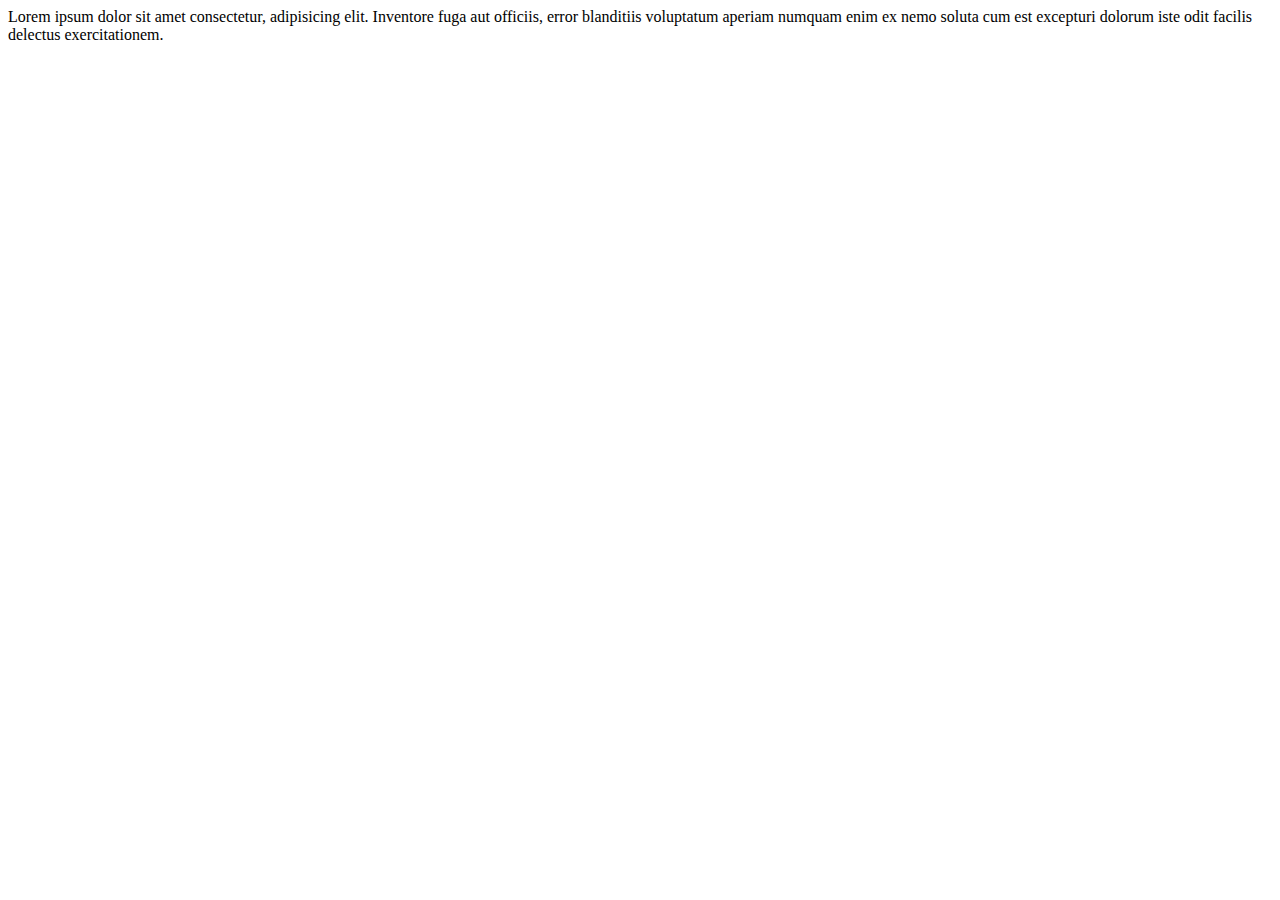
==== ass-5/index.html @ 0c9ebc10 "initial commit" ====
<!DOCTYPE html>
<html lang="en">
<head>
    <meta charset="UTF-8">
    <meta name="viewport" content="width=device-width, initial-scale=1.0">
    <title>Assignment 5</title>
</head>
<body>
    Lorem ipsum dolor sit amet consectetur, adipisicing elit. Inventore fuga aut officiis, error blanditiis voluptatum aperiam numquam enim ex nemo soluta cum est excepturi dolorum iste odit facilis delectus exercitationem.
</html>
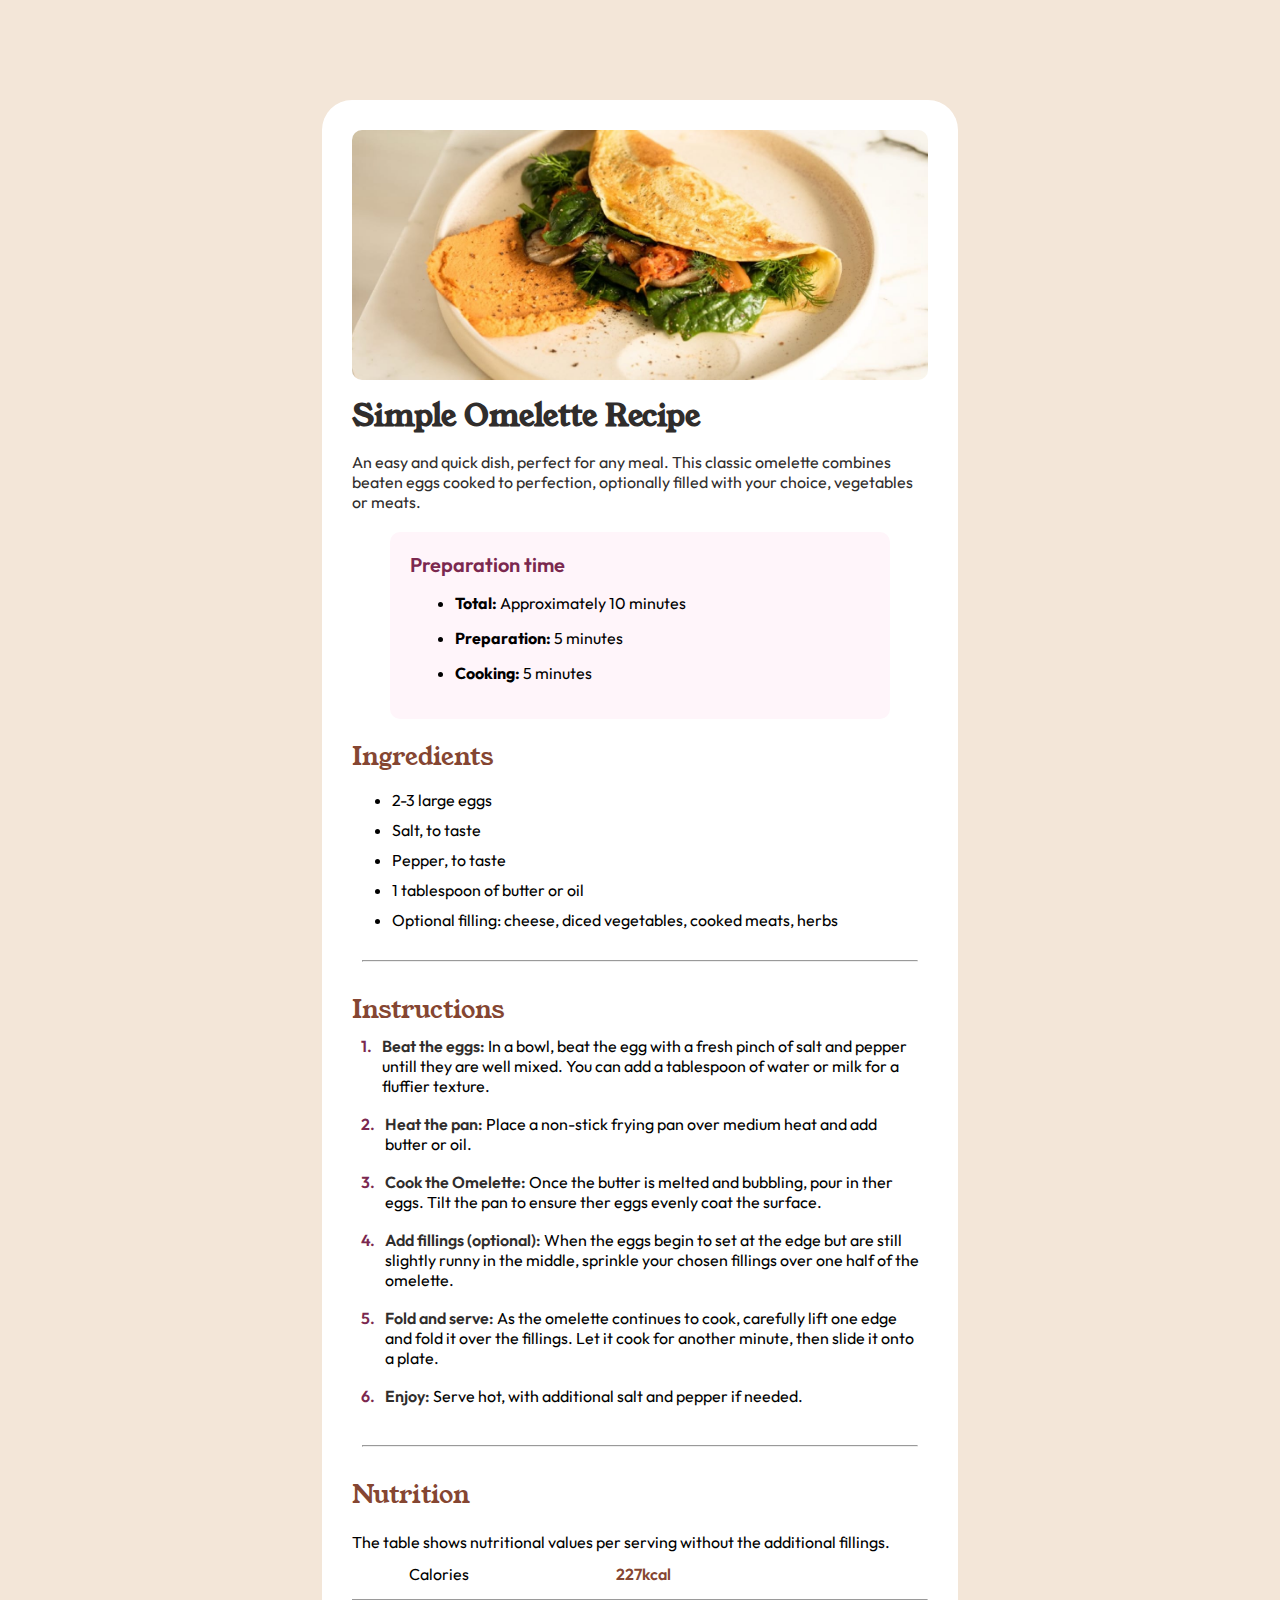
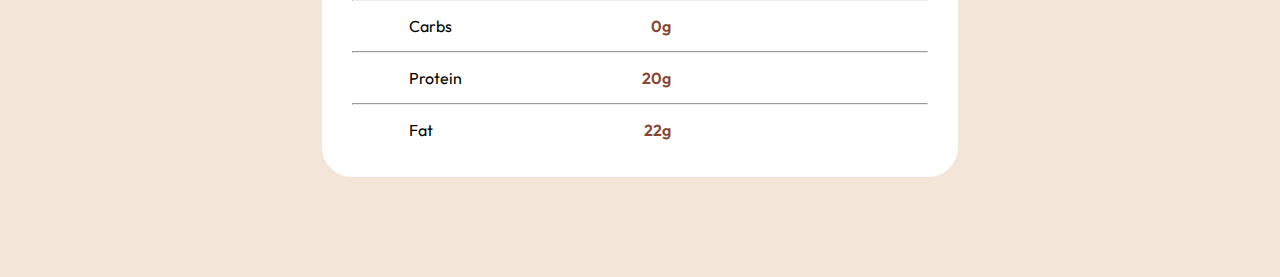
==== commit 3458e802: "completed" ====
--- a/ass-5/index.html
+++ b/ass-5/index.html
@@ -4,7 +4,116 @@
     <meta charset="UTF-8">
     <meta name="viewport" content="width=device-width, initial-scale=1.0">
     <title>Assignment 5</title>
+    <link rel="stylesheet" href="./style.css">
+    <link rel="shortcut icon" href="./assets/images/favicon-32x32.png" type="image/x-icon">
 </head>
 <body>
-    Lorem ipsum dolor sit amet consectetur, adipisicing elit. Inventore fuga aut officiis, error blanditiis voluptatum aperiam numquam enim ex nemo soluta cum est excepturi dolorum iste odit facilis delectus exercitationem.
+   <div class="main-wrapper">
+        <div class="main">
+            <div class="image-section">
+                <img src="./assets/images/image-omelette.jpeg" alt="omelette-image">
+            </div>
+
+            <!-- title section -->
+            <div class="title young-serif-bold">
+                Simple Omelette Recipe
+            </div>
+
+            <div class="desc outfit-400">
+                An easy and quick dish, perfect for any meal. This classic omelette combines beaten eggs cooked to perfection, optionally filled with your choice, vegetables or meats.
+            </div>
+
+            <div class="prep-time">
+                <div class="prep-title outfit-600">Preparation time</div>
+                <ul class="outfit-400">
+                    <li><span style="font-weight: bold;">Total:</span> Approximately 10 minutes</li>
+                    <li><span style="font-weight: bold;">Preparation:</span> 5 minutes</li>
+                    <li><span style="font-weight: bold;">Cooking:</span> 5 minutes</li>
+                </ul>
+            </div>
+
+            <div class="ingredients">
+                <div class="ingre-title young-serif-regular">Ingredients</div>
+
+                <ul class="outfit-400">
+                    <li>2-3 large eggs</li>
+                    <li>Salt, to taste</li>
+                    <li>Pepper, to taste</li>
+                    <li>1 tablespoon of butter or oil</li>
+                    <li>Optional filling: cheese, diced vegetables, cooked meats, herbs</li>
+                </ul>
+            </div>
+
+            <hr class="mainhr">
+
+            <div class="instructions">
+                <div class="instruct-title young-serif-regular">Instructions</div>
+
+                <div class="instruct-content outfit-400">
+                    <div class="num outfit-600">1.</div>
+                    <div class="main-instruct"><span class="main-sub outfit-600">Beat the eggs:</span> In a bowl, beat the egg with a fresh pinch of salt and pepper untill they are well mixed. You can add a tablespoon of water or milk for a fluffier texture.
+                    </div>
+                </div>
+
+                <div class="instruct-content outfit-400">
+                    <div class="num outfit-600">2.</div>
+                    <div class="main-instruct"><span class="main-sub outfit-600">Heat the pan:</span> Place a non-stick frying pan over medium heat and add butter or oil.
+                    </div>
+                </div>
+
+                <div class="instruct-content outfit-400">
+                    <div class="num outfit-600">3.</div>
+                    <div class="main-instruct"><span class="main-sub outfit-600">Cook the Omelette:</span> Once the butter is melted and bubbling, pour in ther eggs. Tilt the pan to ensure ther eggs evenly coat the surface.
+                    </div>
+                </div>
+
+                <div class="instruct-content outfit-400">
+                    <div class="num outfit-600">4.</div>
+                    <div class="main-instruct"><span class="main-sub outfit-600">Add fillings (optional):</span> When the eggs begin to set at the edge but are still slightly runny in the middle, sprinkle your chosen fillings over one half of the omelette.
+                    </div>
+                </div>
+
+                <div class="instruct-content outfit-400">
+                    <div class="num outfit-600">5.</div>
+                    <div class="main-instruct"><span class="main-sub outfit-600">Fold and serve:</span> As the omelette continues to cook, carefully lift one edge and fold it over the fillings. Let it cook for another minute, then slide it onto a plate.
+                    </div>
+                </div>
+
+                <div class="instruct-content outfit-400">
+                    <div class="num outfit-600">6.</div>
+                    <div class="main-instruct"><span class="main-sub outfit-600">Enjoy:</span> Serve hot, with additional salt and pepper if needed.
+                    </div>
+                </div>
+            
+            </div>
+
+            <hr class="mainhr">
+
+            <div class="nutrition">
+                <div class="nutri-title young-serif-regular">Nutrition</div>
+                <div class="nutri-content outfit-400">
+                    <div class="nutri-desc">The table shows nutritional values per serving without the additional fillings.</div>
+
+                    <div class="nutri-values">
+                        <div class="n-sub">Calories</div>
+                        <div class="n-value outfit-600">227kcal</div>
+                    </div>
+                    <hr>
+                    <div class="nutri-values">
+                        <div class="n-sub">Carbs</div>
+                        <div class="n-value outfit-600">0g</div>
+                    </div>
+                    <hr>
+                    <div class="nutri-values">
+                        <div class="n-sub">Protein</div>
+                        <div class="n-value outfit-600">20g</div>
+                    </div>
+                    <hr>
+                    <div class="nutri-values">
+                        <div class="n-sub">Fat</div>
+                        <div class="n-value outfit-600">22g</div>
+                    </div>  
+                </div>
+            </div>
+   </div>
 </html>--- a/ass-5/style.css
+++ b/ass-5/style.css
@@ -0,0 +1,188 @@
+@import url('https://fonts.googleapis.com/css2?family=Outfit:wght@100..900&family=Young+Serif&display=swap');
+
+body{
+    margin: 0;
+    padding: 0;
+    font-size: 16px;
+}
+
+.young-serif-regular {
+    font-family: "Young Serif", serif;
+    font-weight: 400;
+    font-style: normal;
+}
+
+.young-serif-bold {
+    font-family: "Young Serif", serif;
+    font-weight: 600;
+    font-style: normal;
+}
+
+.outfit-400 {
+  font-family: "Outfit", sans-serif;
+  font-optical-sizing: auto;
+  font-weight: 400;
+  font-style: normal;
+}
+
+.outfit-500 {
+    font-family: "Outfit", sans-serif;
+    font-optical-sizing: auto;
+    font-weight: 500;
+    font-style: normal;
+  }
+
+.outfit-600 {
+    font-family: "Outfit", sans-serif;
+    font-optical-sizing: auto;
+    font-weight: 600;
+    font-style: normal;
+}
+
+.outfit-700 {
+    font-family: "Outfit", sans-serif;
+    font-optical-sizing: auto;
+    font-weight: 700;
+    font-style: normal;
+  }
+
+.main-wrapper{
+    background-color: hsl(30, 54%, 90%);
+    position: absolute;
+    top: 0;
+    left: 0;
+    right: 0;
+    display: flex;
+    justify-content: center;
+    align-items: center;
+}
+
+.main{
+    border: 1px;
+    margin-top: 100px;
+    margin-bottom: 100px;
+    width: 45%;
+    padding: 30px;
+    border-radius: 30px;
+    /* background-color: hsl(330, 100%, 98%); */
+    background-color: hsl(0, 0%, 100%);
+}
+
+.image-section{
+    width: 100%;
+    border: 1px;
+    height: 250px;
+    border-radius: 10px;
+    overflow: hidden;
+}
+
+.image-section img{
+    width: 100%;
+    height: 100%;
+}
+
+.title{
+    margin-top: 15px;
+    color: hsl(24, 5%, 18%);
+    font-size: 30px;
+    margin-bottom: 15px;
+}
+
+.desc{
+    color: hsl(24, 5%, 18%);
+}
+
+.prep-time{
+    border: 1px;
+    width: 80%;
+    margin: 20px auto;
+    padding: 20px;
+    background-color: hsl(330, 100%, 98%);
+    border-radius: 10px;
+}
+
+.prep-title{
+    color: hsl(332, 51%, 32%);
+    font-size: 20px;
+}
+
+.prep-time ul li{
+    margin-top: 15px;
+    margin-left: 5px;
+}
+
+.ingredients{
+    margin-top: 15px;
+}
+
+.ingre-title{
+    font-size: 25px;
+    color:hsl(14, 45%, 36%);
+}
+
+.ingredients ul li{
+    margin-top: 10px;
+}
+
+hr.mainhr{
+    margin: 10px;
+    margin-top: 30px;
+    margin-bottom: 30px;
+    color: hsl(30, 18%, 87%);
+}
+
+.instructions{
+    margin-top: 15px;
+}
+
+.instruct-title{
+    font-size: 25px;
+    color: hsl(14, 45%, 36%);
+}
+
+.instruct-content{
+    display: flex;
+    padding: 4px;
+}
+
+.num{
+    padding: 5px;
+    color: hsl(332, 51%, 32%);
+}
+
+.main-instruct{
+    padding: 5px;
+}
+
+.main-sub{
+    color: hsl(24, 5%, 18%);
+}
+
+.nutrition{
+    margin-top: 15px;
+}
+
+.nutri-title{
+    font-size: 25px;
+    color: hsl(14, 45%, 36%);
+}
+
+.nutri-content{
+    margin-top: 20px;
+}
+
+.nutri-values{
+    margin-top: 5px;
+    display: flex;
+    padding: 7px;
+}
+
+.n-sub{
+    margin-left: 50px;
+}
+
+.n-value{
+    margin-left: auto;
+    margin-right: 250px;
+    color: hsl(14, 45%, 36%);
+}